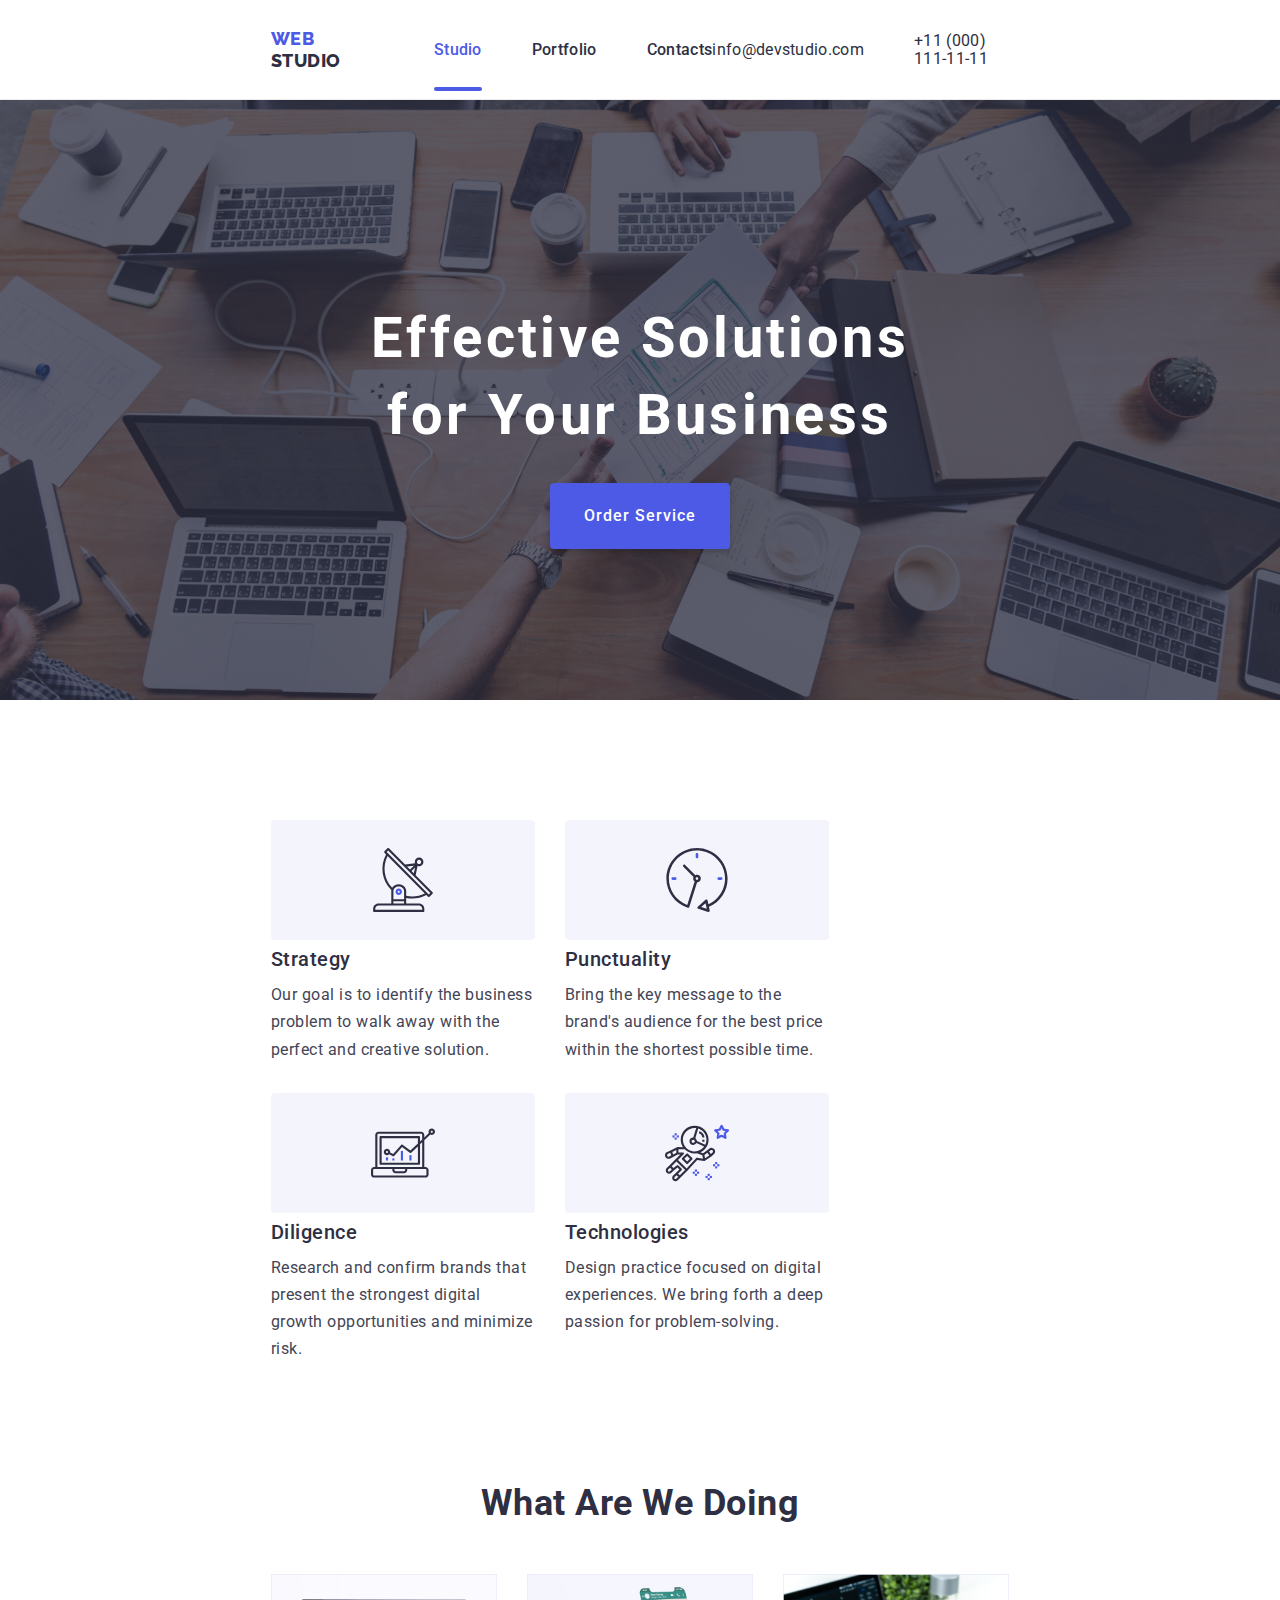
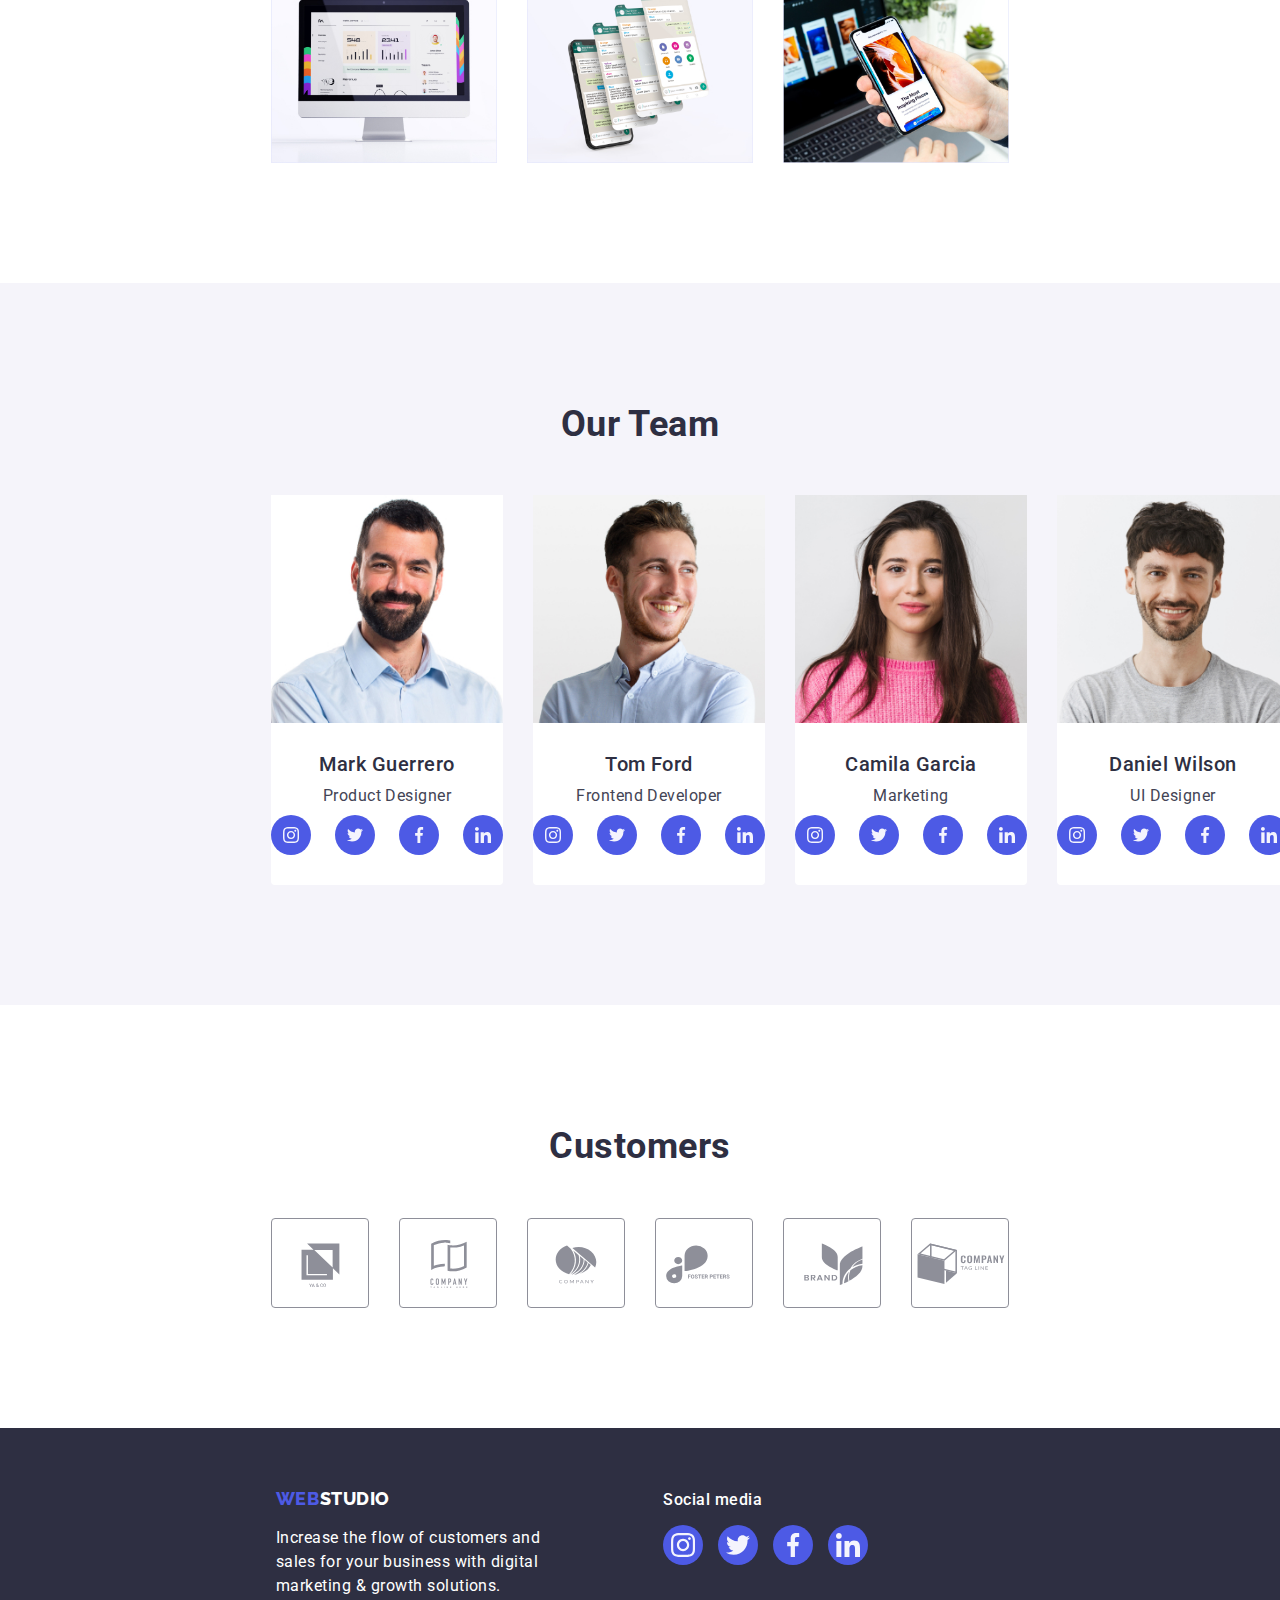
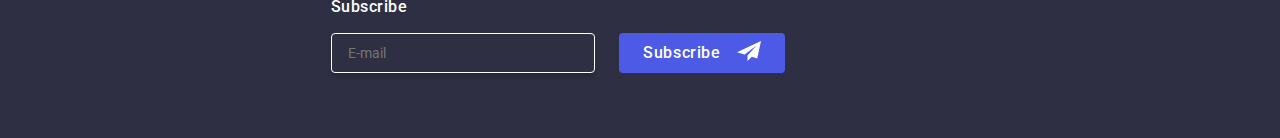
==== index.html @ ea035ee9 "hw7" ====
<!DOCTYPE html>
<html lang="en">
  <head>
    <meta charset="UTF-8" />
    <meta http-equiv="X-UA-Compatible" content="IE=edge" />
    <meta name="viewport" content="width=device-width, initial-scale=1.0" />
    <title>Studio</title>
    <link rel="preconnect" href="https://fonts.googleapis.com" />
    <link rel="preconnect" href="https://fonts.gstatic.com" crossorigin />
    <link
      rel="stylesheet"
      href="https://cdnjs.cloudflare.com/ajax/libs/modern-normalize/1.0.0/modern-normalize.min.css"
    />

    <link rel="icon" href="./images/goit.png" />
    <link rel="stylesheet" href="./css/style.css" />
    <!-- AOS -->
    <link href="https://unpkg.com/aos@2.3.1/dist/aos.css" rel="stylesheet" />

    <!-- Animate.css -->
    <link
      rel="stylesheet"
      href="https://cdnjs.cloudflare.com/ajax/libs/animate.css/4.1.1/animate.min.css"
    />
  </head>
  <body>
    <!-- Header -->
    <header class="page-header">
      <div class="container menu">
        <nav class="navigation">
          <a href="./index.html" class="logo-link">
            <span class="logo">WEB</span>
            <span class="studio">STUDIO</span>
          </a>

          <ul class="nav-menu list">
            <li class="item">
              <a class="page current link" href="./index.html">Studio</a>
            </li>
            <li class="item">
              <a href="./portfolio.html" class="page link">Portfolio</a>
            </li>
            <li class="item">
              <a href="#" class="page link">Contacts</a>
            </li>
          </ul>
        </nav>
        <!-- Address -->
        <ul class="contacts-menu list">
          <li class="item">
            <a href="mailto:info@devstudio.com" class="contact link"
              >info@devstudio.com</a
            >
          </li>
          <li class="item">
            <a href="tel:+110001111111" class="contact link"
              >+11 (000) 111-11-11</a
            >
          </li>
        </ul>
      </div>
    </header>

    <!-- Main Section -->
    <main>
      <section class="hero">
        <div class="container">
          <h1 class="hero-title">
            Effective Solutions <br />
            for Your Business
          </h1>
          <button type="button" class="button primary" data-modal-open>
            Order Service
          </button>
        </div>
      </section>

      <!-- Section 1 -->
      <section class="section">
        <div class="container">
          <ul class="benefits list">
            <!-- antenna -->
            <li class="item">
              <div class="icon">
                <svg class="antenna" width="64" height="64">
                  <use href="./images/icons.svg#antenna1"></use>
                </svg>
              </div>
              <h3 class="title">Strategy</h3>
              <p class="description">
                Our goal is to identify the business
                <br />
                problem to walk away with the
                <br />
                perfect and creative solution.
              </p>
            </li>
            <!-- clock -->
            <li class="item">
              <div class="icon">
                <svg class="clock" width="64" height="64">
                  <use href="./images/icons.svg#clock1"></use>
                </svg>
              </div>
              <h3 class="title">Punctuality</h3>
              <p class="description">
                Bring the key message to the
                <br />
                brand's audience for the best price
                <br />
                within the shortest possible time.
              </p>
            </li>
            <!-- Diagram -->
            <li class="item">
              <div class="icon">
                <svg class="diagram" width="64" height="64">
                  <use href="./images/icons.svg#diagram1"></use>
                </svg>
              </div>
              <h3 class="title">Diligence</h3>
              <p class="description">
                Research and confirm brands that
                <br />
                present the strongest digital growth opportunities and minimize
                risk.
              </p>
            </li>
            <!-- Astronaut -->
            <li class="item">
              <div class="icon">
                <svg class="astronaut" width="64" height="64">
                  <use href="./images/icons.svg#astronaut1"></use>
                </svg>
              </div>
              <h3 class="title">Technologies</h3>
              <p class="description">
                Design practice focused on digital
                <br />
                experiences. We bring forth a deep
                <br />
                passion for problem-solving.
              </p>
            </li>
          </ul>
        </div>
      </section>

      <!-- Section 2 -->
      <section class="section no-top-padding">
        <div class="container">
          <h2 class="section-title">What Are We Doing</h2>
          <ul class="what-we-do list">
            <li class="item">
              <img
                class="image"
                src="./images/img-1.jpg"
                alt="Monitor"
                width="370"
                height="294"
              />
            </li>
            <li class="item">
              <img
                class="image"
                src="./images/img-2.jpg"
                alt="Mobile"
                width="370"
                height="294"
              />
            </li>
            <li class="item">
              <img
                class="image"
                src="./images/img-3.jpg"
                alt="Laptop and Mobile"
                width="370"
                height="294"
              />
            </li>
          </ul>
        </div>
      </section>

      <!-- Section 3 -->
      <section class="section bg-team">
        <div class="container">
          <h2 class="section-title">Our Team</h2>
          <ul class="team list">
            <li class="item">
              <img
                class="image"
                src="./images/Mark.jpg"
                alt="Mark Guerrero"
                width="270"
                height="260"
              />
              <h3 class="name">Mark Guerrero</h3>
              <p class="position">Product Designer</p>
              <ul class="social-team list">
                <!-- Mark Guerrero Instagram -->
                <li class="icon-item">
                  <a
                    class="link"
                    href="https://instagram.com"
                    target="_blank"
                    rel="noopener noreferrer"
                    aria-label="Link to Instagram"
                  >
                    <svg class="icon" width="40" height="40">
                      <use href="./images/icons.svg#icon-instagram"></use>
                    </svg>
                  </a>
                </li>
                <!-- Mark Guerrero Twitter -->
                <li class="icon-item">
                  <a
                    class="link"
                    href="https://twitter.com"
                    target="_blank"
                    rel="noopener noreferrer"
                    aria-label="Link to Twitter"
                  >
                    <svg class="icon" width="40" height="40">
                      <use href="./images/icons.svg#icon-twitter"></use>
                    </svg>
                  </a>
                </li>
                <!-- Mark Guerrero Facebook -->
                <li class="icon-item">
                  <a
                    class="link"
                    href="https://facebook.com"
                    target="_blank"
                    rel="noopener noreferrer"
                    aria-label="Link to Facebook"
                  >
                    <svg class="icon" width="16" height="16">
                      <use href="./images/icons.svg#icon-facebook"></use>
                    </svg>
                  </a>
                </li>
                <!-- Mark Guerrero LinkedIn -->
                <li class="icon-item">
                  <a
                    class="link"
                    href="https://linkedin.com"
                    target="_blank"
                    rel="noopener noreferrer"
                    aria-label="Link to LinkedIn"
                  >
                    <svg class="icon" width="16" height="16">
                      <use href="./images/icons.svg#icon-linkedin"></use>
                    </svg>
                  </a>
                </li>
              </ul>
            </li>

            <li class="item">
              <img
                class="image"
                src="./images/Tom.jpg"
                alt="Tom Ford"
                width="270"
                height="260"
              />
              <h3 class="name">Tom Ford</h3>
              <p class="position">Frontend Developer</p>
              <ul class="social-team list">
                <!-- Tom Ford Instagram -->
                <li class="icon-item">
                  <a
                    class="link"
                    href="https://instagram.com"
                    target="_blank"
                    rel="noopener noreferrer"
                    aria-label="Link to Instagram"
                  >
                    <svg class="icon" width="16" height="16">
                      <use href="./images/icons.svg#icon-instagram"></use>
                    </svg>
                  </a>
                </li>
                <!-- Tom Ford Twitter -->
                <li class="icon-item">
                  <a
                    class="link"
                    href="https://twitter.com"
                    target="_blank"
                    rel="noopener noreferrer"
                    aria-label="Link to Twitter"
                  >
                    <svg class="icon" width="16" height="16">
                      <use href="./images/icons.svg#icon-twitter"></use>
                    </svg>
                  </a>
                </li>
                <!-- Tom Ford Facebook -->
                <li class="icon-item">
                  <a
                    class="link"
                    href="https://facebook.com"
                    target="_blank"
                    rel="noopener noreferrer"
                    aria-label="Link to Facebook"
                  >
                    <svg class="icon" width="16" height="16">
                      <use href="./images/icons.svg#icon-facebook"></use>
                    </svg>
                  </a>
                </li>
                <!-- Tom Ford LinkedIn -->
                <li class="icon-item">
                  <a
                    class="link"
                    href="https://linkedin.com"
                    target="_blank"
                    rel="noopener noreferrer"
                    aria-label="Link to LinkedIn"
                  >
                    <svg class="icon" width="16" height="16">
                      <use href="./images/icons.svg#icon-linkedin"></use>
                    </svg>
                  </a>
                </li>
              </ul>
            </li>

            <li class="item">
              <img
                class="image"
                src="./images/Camila.jpg"
                alt="Camila Garcia"
                width="270"
                height="260"
              />
              <h3 class="name">Camila Garcia</h3>
              <p class="position">Marketing</p>
              <ul class="social-team list">
                <!-- Camila Garcia Instagram -->
                <li class="icon-item">
                  <a
                    class="link"
                    href="https://instagram.com"
                    target="_blank"
                    rel="noopener noreferrer"
                    aria-label="Link to Instagram"
                  >
                    <svg class="icon" width="16" height="16">
                      <use href="./images/icons.svg#icon-instagram"></use>
                    </svg>
                  </a>
                </li>
                <!-- Camila Garcia Twitter -->
                <li class="icon-item">
                  <a
                    class="link"
                    href="https://twitter.com"
                    target="_blank"
                    rel="noopener noreferrer"
                    aria-label="Link to Twitter"
                  >
                    <svg class="icon" width="16" height="16">
                      <use href="./images/icons.svg#icon-twitter"></use>
                    </svg>
                  </a>
                </li>
                <!-- Camila Garcia Facebook -->
                <li class="icon-item">
                  <a
                    class="link"
                    href="https://facebook.com"
                    target="_blank"
                    rel="noopener noreferrer"
                    aria-label="Link to Facebook"
                  >
                    <svg class="icon" width="16" height="16">
                      <use href="./images/icons.svg#icon-facebook"></use>
                    </svg>
                  </a>
                </li>
                <!-- Camila Garcia LinkedIn-->
                <li class="icon-item">
                  <a
                    class="link"
                    href="https://linkedin.com"
                    target="_blank"
                    rel="noopener noreferrer"
                    aria-label="Link to LinkedIn"
                  >
                    <svg class="icon" width="16" height="16">
                      <use href="./images/icons.svg#icon-linkedin"></use>
                    </svg>
                  </a>
                </li>
              </ul>
            </li>

            <li class="item">
              <img
                class="image"
                src="./images/Daniel.jpg"
                alt="Daniel Wilson"
                width="270"
                height="260"
              />
              <h3 class="name">Daniel Wilson</h3>
              <p class="position">UI Designer</p>
              <ul class="social-team list">
                <!-- Daniel Wilson Instagram -->
                <li class="icon-item">
                  <a
                    class="link"
                    href="https://instagram.com"
                    target="_blank"
                    rel="noopener noreferrer"
                    aria-label="Link to Instagram"
                  >
                    <svg class="icon" width="16" height="16">
                      <use href="./images/icons.svg#icon-instagram"></use>
                    </svg>
                  </a>
                </li>
                <!-- Daniel Wilson Twitter -->
                <li class="icon-item">
                  <a
                    class="link"
                    href="https://twitter.com"
                    target="_blank"
                    rel="noopener noreferrer"
                    aria-label="Link to Twitter"
                  >
                    <svg class="icon" width="16" height="16">
                      <use href="./images/icons.svg#icon-twitter"></use>
                    </svg>
                  </a>
                </li>
                <!-- Daniel Wilson Facebook -->
                <li class="icon-item">
                  <a
                    class="link"
                    href="https://facebook.com"
                    target="_blank"
                    rel="noopener noreferrer"
                    aria-label="Link to Facebook"
                  >
                    <svg class="icon" width="16" height="16">
                      <use href="./images/icons.svg#icon-facebook"></use>
                    </svg>
                  </a>
                </li>
                <!-- Daniel Wilson LinkedIn -->
                <li class="icon-item">
                  <a
                    class="link"
                    href="https://linkedin.com"
                    target="_blank"
                    rel="noopener noreferrer"
                    aria-label="Link to LinkedIn"
                  >
                    <svg class="icon" width="16" height="16">
                      <use href="./images/icons.svg#icon-linkedin"></use>
                    </svg>
                  </a>
                </li>
              </ul>
            </li>
          </ul>
        </div>
      </section>
      <!-- Customers -->
      <section class="section">
        <div class="container">
          <h2 class="section-title">Customers</h2>
          <ul class="partners list">
            <!-- Client 1 -->
            <li class="item">
              <a href="" class="link" aria-label="Client 1">
                <svg class="icon" width="104" height="56">
                  <use href="./images/icons.svg#client1"></use>
                </svg>
              </a>
            </li>
            <!-- Client 2 -->
            <li class="item">
              <a href="" class="link" aria-label="Client 2">
                <svg class="icon" width="104" height="56">
                  <use href="./images/icons.svg#client2"></use>
                </svg>
              </a>
            </li>
            <!-- Client 3 -->
            <li class="item">
              <a href="" class="link" aria-label="Client 3">
                <svg class="icon" width="104" height="56">
                  <use href="./images/icons.svg#client3"></use>
                </svg>
              </a>
            </li>
            <!-- Client 4 -->
            <li class="item">
              <a href="" class="link" aria-label="Client 4">
                <svg class="icon" width="104" height="56">
                  <use href="./images/icons.svg#client4"></use>
                </svg>
              </a>
            </li>
            <!-- Client 5 -->
            <li class="item">
              <a href="" class="link" aria-label="Client 5">
                <svg class="icon" width="104" height="56">
                  <use href="./images/icons.svg#client5"></use>
                </svg>
              </a>
            </li>
            <!-- Client 6 -->
            <li class="item">
              <a href="" class="link" aria-label="Client 6">
                <svg class="icon" width="104" height="56">
                  <use href="./images/icons.svg#client6"></use>
                </svg>
              </a>
            </li>
          </ul>
        </div>
      </section>
    </main>

    <!-- Footer -->
    <footer class="page-footer">
      <div class="container">
        <!-- Main Footer -->
        <div class="footer">
          <!-- Footer Section 1 -->
          <div class="footer-address">
            <a href="./index.html" class="logo-link">
              <span class="logo">WEB</span>
              <span class="studio2">STUDIO</span>
            </a>
            <p class="footer-description">
              Increase the flow of customers and <br />sales for your business
              with digital <br />marketing & growth solutions.
            </p>
          </div>

          <!-- Footer Section 2 -->
          <div class="footer-block">
            <b class="footer-heading">Social media</b>
            <ul class="social-footer list">
              <!-- Footer - Instagram -->
              <li class="icon-item">
                <a
                  class="link"
                  href="https://instagram.com"
                  target="_blank"
                  rel="noopener noreferrer"
                  aria-label="Link to Instagram"
                >
                  <svg class="icon" width="16" height="16">
                    <use href="./images/icons.svg#icon-instagram"></use>
                  </svg>
                </a>
              </li>
              <!-- Footer - Twitter -->
              <li class="icon-item">
                <a
                  class="link"
                  href="https://twitter.com"
                  target="_blank"
                  rel="noopener noreferrer"
                  aria-label="Link to Twitter"
                >
                  <svg class="icon" width="16" height="16">
                    <use href="./images/icons.svg#icon-twitter"></use>
                  </svg>
                </a>
              </li>
              <!-- Footer - Facebook -->
              <li class="icon-item">
                <a
                  class="link"
                  href="https://facebook.com"
                  target="_blank"
                  rel="noopener noreferrer"
                  aria-label="Link to Facebook"
                >
                  <svg class="icon" width="16" height="16">
                    <use href="./images/icons.svg#icon-facebook"></use>
                  </svg>
                </a>
              </li>
              <!-- Footer - LinkedIn -->
              <li class="icon-item">
                <a
                  class="social-link link"
                  href="https://linkedin.com"
                  target="_blank"
                  rel="noopener noreferrer"
                  aria-label="Link to LinkedIn"
                >
                  <svg class="icon" width="16" height="16">
                    <use href="./images/icons.svg#icon-linkedin"></use>
                  </svg>
                </a>
              </li>
            </ul>
          </div>

          <div class="footer-container footer-form">
              <form name="subscribe-form" autocomplete="on" method>
                  <label class="footer-form-label">
                      Subscribe
                      <input type="email" name="email" placeholder="E-mail" class="footer-form-input" required>                      
                  </label>     
                  <button type="submit" class="footer-form-button">
                    Subscribe
                        <svg class="svg-subscribe">
                            <use href="./images/icons.svg#icon-submit"></use>
                        </svg>
                  </button>
              </form>
          </div>  
        </div>
      </div>
    </footer>

    <!-- MODAL -->
    <div class="backdrop is-hidden" data-modal>
      <div class="modal">
        <button type="button" class="modal-close" data-modal-close>
          <svg class="modal-close-icon" width="8" height="8">
            <use href="./images/icons.svg#icon-close"></use>
          </svg>
        </button>
        <p class="modal-title">Leave your contacts and we will call you back</p>        
        <form name="modal-form">
          <!-- Input type Name -->
          <label class="form-field">
            <span class="form-label">Name</span>
            <input class="form-input" type="text" name="user-name" required />
            <svg class="form-icon" width="18" height="18">
              <use href="./images/icons.svg#icon-name">
              </use>
            </svg>
          </label>
        <!-- Input type Phone -->          
          <label class="form-field">
            <span class="form-label">Phone</span>
            <input class="form-input" type="tel" name="user-phone" required />
            <svg class="form-icon" width="18" height="18">
              <use href="./images/icons.svg#icon-phone">
              </use>
            </svg>
          </label>
          <!-- Input type Email -->          
          <label class="form-field">
            <span class="form-label">Email</span>
            <input class="form-input" type="email" name="user-phone" required />
            <svg class="form-icon" width="18" height="18">
              <use href="./images/icons.svg#icon-email">
              </use>
            </svg>
          </label>
          <!-- Textarea -->          
          <label class="form-field">
            <span class="form-label">Comment</span>
            <textarea class="form-textarea" name="user-feedback" placeholder="Text input" rows="8" required></textarea>
          </label>         
          <!-- Checkbox -->          
          <label class="form-agreement">            
            <input
              class="form-checkbox visually-hidden"
              type="checkbox"
              name="user-terms"
              checked
            />
            <svg class="form-checkbox-icon" width="16" height="16">
              <use href="./images/icons.svg#icon-checkbox"></use>
            </svg>
            <span>
              I accept the terms and conditions of the <a class="form-terms" href="">Privacy Policy</a>
            </span>
          </label>                   
          <!-- Button -->          
          <div class="form-button-container">            
            <button type="submit" class="button button-center">Send</button>
          </div>                   

          </form>
        </form>

      </div>
    </div>

    <!-- MODAL SCRIPT -->
    <script src="./js/modal.js"></script>
  </body>
</html>
---- css/style.css ----
@import url("https://fonts.googleapis.com/css2?family=Raleway:wght@700&family=Roboto:wght@400;500;800;900&display=swap");

:root {
  --primary-text-color: #434455;
  --accent-color: #4d5ae5;
  --primary-white-color: #ffffff;
  --primary-black-color: #2e2f42;
  --logo-black: #000000;
  --text-white-opacity: rgba(255, 255, 255, 0.6);
  --button-primary-hover: #404bbf;
  --button-filter: #f5f4fa;
  --background-black: #2f303a;
  --background-grey: #f5f4fa;
  --cloud: #f4f4fd;
  --cornflower: #e7e9fc;
  --ocean: #404bbf;
  --lightslate: #8e8f99;
}

body {
  font-family: "Roboto", sans-serif;
  font-size: 16px;
  background-color: var(--primary-white-color);
  color: var(--primary-text-color);
  letter-spacing: 0.03em;
}

h1,
h2,
h3,
h4,
h5,
h6,
p {
  margin: 0;
}

html {
  box-sizing: border-box;
}

*,
*::before,
*::after {
  box-sizing: inherit;
}

img {
  display: block;
  max-width: 100%;
  height: auto;
}

.link {
  text-decoration: none;
  color: inherit;
}

.section {
  padding-top: 120px;
  padding-bottom: 120px;
}

/* Checked */
.section.no-top-padding {
  padding-top: 0;
}

/* Checked */
.container {
  width: 428px;
  padding-left: 15px;
  padding-right: 15px;
  margin-left: auto;
  margin-right: auto;

  @media screen and (min-width: 768px);
  width: 768px;
}

/* Checked */
.list {
  list-style-type: none; /* remove default bullet style */
  padding: 0;
  margin: 0;
}

/* Checked */
.menu,
.navigation,
.nav-menu,
.contacts-menu {
  display: flex;
  align-items: center;
}

/* header and navigation */
/* Checked */
.logo-link {
  text-decoration: none;
  font-family: "Raleway", sans-serif;
  font-size: 0;
  line-height: 1.2;
}

.logo-link > span {
  font-size: 18px;
}

/* Checked */
.logo {
  color: #4d5ae5;
  font-weight: 800;
  font-family: "Raleway", sans-serif;
  line-height: 1.2;
}

/* Checked */
.logo.footer {
  margin-bottom: 20px;
}

/* header styling */
/* Checked */
.studio {
  color: #2e2f42;
  font-weight: 800;
  text-indent: 30px;
}

/* footer styling */
/* Checked */
.studio2 {
  color: var(--primary-white-color);
  font-weight: 800;
  font-size: 18px;
}

/* Navigation Menu Positioning */
/* Checked */
.nav-menu {
  margin-left: 93px;

  transition: color 250ms cubic-bezier(0.4, 0, 0.2, 1);
}

.nav-menu .page:hover,
.nav-menu .page:focus,
.nav-menu .page.current,
.contacts-menu .contact:hover,
.contacts-menu .contact:focus {
  color: var(--accent-color);
}

/* Underline */
.page {
  position: relative;
  color: var(--accent-color);
}

.page.current::after {
  content: "";
  position: absolute;
  left: 0;
  bottom: -1px;
  width: 100%;
  height: 1px;
  border-radius: 2px;
  border: 2px solid var(--accent-color);
  background-color: var(--accent-color);
}

.page::after {
  content: "";
  border-radius: 2px;
  height: 4px;
  width: 0;
  position: absolute;
  left: 0;
  bottom: -1px;
  transition: width 250ms ease-in-out, background-color 250ms ease-in-out;
}

.page:hover::after,
.page:focus::after {
  border: 2px solid var(--ocean);
  background-color: var(--ocean);
  width: 100%;
}

/* Checked */
.page-header {
  border-bottom: 1px solid #ececec;
}

/* Checked */
.page-footer {
  padding-top: 60px;
  padding-bottom: 60px;
  padding-left: 60px;
  margin: 0 auto;
  background-color: var(--primary-black-color);
}

/* Contacts Menu Positioning */
.contacts-menu {
  margin-left: auto;
}

/* Checked */
.hero {
  padding-top: 200px;
  padding-bottom: 200px;
  height: 600px;
  margin: 0 auto;
  text-align: center;
  background-image: linear-gradient(
      rgba(46, 47, 66, 0.78),
      rgba(46, 47, 66, 0.78)
    ),
    url(../images/people-office1.jpg);
  background-repeat: no-repeat;
  background-size: cover;
  background-position: center;
}

/* Checked */
.nav-menu .item:not(:last-child),
.contacts-menu .item:not(:last-child) {
  margin-right: 50px;
}

/* Checked */
.nav-menu .page,
.contacts-menu .contact {
  display: block;
  padding-top: 32px;
  padding-bottom: 31px;
  color: var(--primary-black-color);
  font-weight: 500;
  font-size: 16px;
  line-height: 1.14;
  letter-spacing: 0.02em;
  transition: color 250ms cubic-bezier(0.4, 0, 0.2, 1);
}

/* Checked */
.contacts-menu .contact {
  color: var(--primary-black-color);
  font-weight: 400;
}

/* Styling for H1 */
/* Checked */
.hero-title {
  color: var(--primary-white-color);
  font-size: 56px;
  font-weight: 700;
  line-height: 1.36;
  text-align: center;
  letter-spacing: 0.06em;
  margin-bottom: 30px;
}

/* button styling and positioning index.html */
/* Checked */
.button {
  cursor: pointer;
  border-color: transparent;
  font-family: inherit; /* to inherit the font */
  letter-spacing: 0.03em;
  border-radius: 4px;
}

/* Chedked */
.button.primary,
.button {
  background-color: var(--accent-color);
  color: var(--primary-white-color);
  font-weight: 500;
  font-size: 16px;
  line-height: 1.87;
  letter-spacing: 0.06em;
  padding: 16px 32px; /*padding: 10px 32px;  */
  box-shadow: 0px 4px 4px rgba(0, 0, 0, 0.15);

  transition: background-color 250ms cubic-bezier(0.4, 0, 0.2, 1);
}

/* button pseudoclass */
/* Checked */
.button.primary:hover,
.button.primary:focus {
  background-color: var(--button-primary-hover);
}

/* button styling portfolio.html */
/* Checked */
.filters {
  display: flex;
  justify-content: center;
  margin-bottom: 50px;
}

/* Checked */
.filters .space + .space {
  margin-left: 8px;
}

/* Checked */
.button.filter {
  background-color: var(--button-filter);
  color: var(--accent-color);
  font-weight: 500;
  font-size: 16px;
  line-height: 1.62;
  padding: 6px 22px;

  transition: background-color 250ms cubic-bezier(0.4, 0, 0.2, 1),
    color 250ms cubic-bezier(0.4, 0, 0.2, 1),
    box-shadow 250ms cubic-bezier(0.4, 0, 0.2, 1);
}

/* Checked */
.button.filter:hover,
.button.filter:focus,
.button.filter.current {
  background-color: var(--button-primary-hover);
  color: var(--button-filter);
  box-shadow: 0px 3px 1px rgba(0, 0, 0, 0.1), 0px 1px 2px rgba(0, 0, 0, 0.08),
    0px 2px 2px rgba(0, 0, 0, 0.12);
}

/* list styling index.html */
/* Checked */
.benefits .title {
  color: var(--primary-black-color);
  font-weight: 500;
  font-size: 20px;
  line-height: 1.14;
  margin-bottom: 10px;
}

/* Checked */
.benefits .description {
  line-height: 1.7;
  font-weight: 400;
  font-size: 16px;
}

/* list and icon positioning index.html */
/* Checked */
.benefits {
  display: flex;
  flex-wrap: wrap;
  margin-left: -30px;
  margin-top: -30px;
}

.benefits .item {
  flex-basis: calc(100% / 4 - 30px);
  margin-left: 30px;
  margin-top: 30px;
}

.benefits .icon {
  margin-bottom: 8px;
  border-radius: 4px;
  width: 264px;
  height: 120px;
  display: flex;
  justify-content: center;
  align-items: center;
  background-color: var(--cloud);
}

/* H2 styling portfolio.html */
/* Checked */
.section-title {
  color: var(--navyblue, #2e2f42);
  text-align: center;
  font-size: 36px;
  font-weight: 700;
  line-height: 1.17;
  margin-bottom: 50px;
}

/* image positioning index.html */
/* Checked */
.what-we-do {
  display: flex;
  flex-wrap: wrap;
  margin-left: -30px;
  margin-top: -30px;
}

/* Checked */
.what-we-do .item {
  flex-basis: calc(100% / 3 - 30px);
  margin-left: 30px;
  margin-top: 30px;
}

/* Our Team styling portfolio.html */
/* Checked */
.bg-team {
  background-color: var(--background-grey);
}
.project-card
/* Checked */
.team .name,
.team .position {
  font-size: 16px;
  font-weight: 400;
  line-height: 1.19;
  text-align: center;
}

/* Checked */
.substrate {
  background-color: var(--primary-white-color);
  padding: 20px 24px;
  border: 1px solid #eeeeee;
  border-top: 0;

  transition: box-shadow 250ms cubic-bezier(0.4, 0, 0.2, 1);
}

/*.substrate:hover,
.substrate:focus {
  box-shadow: 0px 1px 1px rgba(0, 0, 0, 0.12), 0px 4px 4px rgba(0, 0, 0, 0.06),
    1px 4px 6px rgba(0, 0, 0, 0.16);
}
*/

/* Checked */
.team .name {
  color: var(--primary-black-color);
  font-weight: 500;
  font-size: 20px;
  margin-top: 30px;
  margin-bottom: 10px;
  text-align: center;
}

.team .item {
  margin-left: 30px;
  margin-top: 30px;
  flex-basis: calc(100% / 4 - 30px);
  padding-bottom: 30px;
  background-color: var(--primary-white-color);
  border-radius: 0px 0px 4px 4px;
  box-shadow: 0px 1px 3px rgba(0, 0, 0, 0.12), 0px, 1px, 1px rgba(0, 0, 0, 0.14),
    0px, 2px, 1px rgba(0, 0, 0, 0.12);
}

/* Our Team Images positioning*/
/* Checked */
.team {
  margin-left: -30px;
  margin-top: -30px;
  display: flex;
}

.social-team .icon {
  width: 16px;
  height: 16px;
  fill: currentColor;
}

.social-team {
  display: flex;
  justify-content: center;
  padding-top: 10px;
  gap: 24px;
}

.social-team .link {
  display: flex;
  width: 100%;
  height: 100%;
  align-items: center;
  justify-content: center;
  border-radius: 50%;
  color: var(--cloud);
  transition: background-color 250ms cubic-bezier(0.4, 0, 0.2, 1);
  background-color: var(--accent-color);
}

.social-footer {
  padding-top: 16px;
  display: flex;
  justify-content: flex-start;
  gap: 15px;
}

.social-footer .link {
  display: flex;
  width: 100%;
  height: 100%;
  align-items: center;
  justify-content: center;
  border-radius: 50%;
  color: var(--cloud);
  background-color: var(--accent-color);
  transition: background-color 250ms cubic-bezier(0.4, 0, 0.2, 1);
}

.social-footer .icon {
  width: 24px;
  height: 24px;
  fill: currentColor;
}

.icon-item {
  transition: background-color 250ms cubic-bezier(0.4, 0, 0.2, 1);
}

.icon-item .link:hover,
.icon-item .link:focus {
  background-color: #31d0aa;
}

.item .icon {
  transition: color 250ms cubic-bezier(0.4, 0, 0.2, 1);
}

/* .item .icon:hover,
.item .icon:focus {
  color: var(--button-primary-hover);
}*/

.footer {
  display: flex;
  flex-wrap: wrap;
  margin-top: -12px;
  margin-left: -50px;
  align-items: baseline;
}

.footer-address {
  margin-top: 12px;
  margin-left: 25px;
}

/* Checked */
.footer-description {
  color: var(--primary-white-color);
  font-weight: 400;
  font-size: 16px;
  line-height: 1.5;
  padding-top: 17px;
}

.footer-heading {
  font-size: 16px;
  font-family: inherit;
  font-weight: 500;
  color: var(--primary-white-color);
}

/* Images positioning - portfolio.html */
/* Checked */
.projects {
  display: flex;
  flex-wrap: wrap;
  margin-left: -30px;
  margin-top: -30px;
}

/* Checked */
.project-card {
  flex-basis: calc(100% / 3 - 30px);
  margin-left: 30px;
  margin-top: 30px;
  transition: box-shadow 250ms ease-in-out;
}

.project-card:hover {
  box-shadow: 0px 2px 1px 0px rgba(46, 47, 66, 0.08),
    0px 1px 1px 0px rgba(46, 47, 66, 0.16),
    0px 1px 6px 0px rgba(46, 47, 66, 0.08);
}

/* Checked */
.project .name {
  margin-bottom: 4px;
  color: var(--primary-black-color);
  font-weight: 500;
  font-size: 18px;
  line-height: 2;
  letter-spacing: 0.06em;
}

/* Checked */
.project .type {
  color: var(--primary-text-color);
  font-weight: 400;
  font-size: 16px;
  line-height: 1.87;
}

.partners {
  display: flex;
  gap: 30px;
}

.partners .item {
  width: calc((100% - 150px) / 6);
  height: 90px;
}

.partners .link {
  display: flex;
  width: 100%;
  height: 100%;
  border: 1px solid #8e8f99;
  border-radius: 4px;
  justify-content: center;
  align-items: center;
  color: #8e8f99;

  transition: border 250ms cubic-bezier(0.4, 0, 0.2, 1),
    color 250ms cubic-bezier(0.4, 0, 0.2, 1);
}

.partners .link:hover,
.partners .link:focus {
  border-radius: 4px;
  color: var(--button-primary-hover);
  border: 1px solid var(--button-primary-hover);
}

.partners .icon {
  fill: currentColor;
}

.icon-item {
  width: 40px;
  height: 40px;
}

.footer-block {
  margin-top: 12px;
  margin-left: 123px;
}

/* Overlay */
.cover-wrap {
  position: relative;
  overflow: hidden;
}

.cover-text {
  position: absolute;
  top: 0;
  height: 100%;
  width: 100%;
  padding: 40px;
  font-size: 16px;
  font-weight: 400;
  line-height: 24px;
  letter-spacing: 0.32px;
  color: var(--cloud);
  background-color: var(--accent-color);

  transform: translateY(101%);
  transition: transform 250ms cubic-bezier(0.4, 0, 0.2, 1);
}

.project-card:hover .cover-text {
  transform: translateY(0);
}

/* MODAL  WINDOW*/
.backdrop {
  position: fixed;
  top: 0;
  left: 0;
  width: 100%;
  height: 100%;
  background-color: rgba(0, 0, 0, 0.2);
  opacity: 1;
  transition: opacity 250ms cubic-bezier(0.4, 0, 0.2, 1);
}

.modal {
  /* this is for modal-title */
  /* padding: 40px; */
  padding: 72px 24px 24px 24px;
  position: absolute;
  top: 50%;
  left: 50%;
  border-radius: 4px;
  min-width: 408px;
  min-height: 584px;
  background-color: var(--primary-white-color);

  transform: translate(-50%, -50%) scale(1);
  transition: transform 250ms cubic-bezier(0.4, 0, 0.2, 1);
}

.modal-title {
  color: var(--primary-black-color);
  text-align: center;
  font-weight: 500;
  margin-bottom: 34px;
}

.backdrop.is-hidden .modal {
  transform: translate(-50%, -50%) scale(0);
}

.modal-close {
  position: absolute;
  top: 24px;
  right: 24px;
  padding: 0;
  display: flex;
  justify-content: center;
  align-items: center;
  width: 24px;
  height: 24px;

  background-color: var(--cornflower);
  color: var(--primary-black-color);
  border: 1px solid rgba(0, 0, 0, 0.1);
  border-radius: 15px;
  cursor: pointer;

  transition: color 250ms cubic-bezier(0.4, 0, 0.2, 1),
    background-color 250ms cubic-bezier(0.4, 0, 0.2, 1);
}

.modal-close-icon {
  fill: currentColor;
}

.modal-close:hover,
.modal-close:focus {
  color: var(--primary-white-color);
  background-color: var(--ocean);
}

.is-hidden {
  visibility: none;
  opacity: 0;
  pointer-events: none;
}

/* Modal Form */
.form-field {
  display: block;
  position: relative;
}

.form-label {
  position: absolute;
  top: -16px;
  font-size: 12px;
  line-height: 0.87px;
  letter-spacing: 0.01em;
  font-weight: 400;
  color: var(--lightslate);
}

.form-input,
.form-textarea {
  display: block;
  width: 100%;
  font-size: 14px;
  margin-bottom: 29px;
  padding: 11px 16px 11px 38px;
  border: 1px solid rgba(33, 33, 33, 0.2);
  border-radius: 4px;

  line-height: 0.87px;
  letter-spacing: 0.01em;
  color: var(--primary-black-color);
  transition: border-color 250ms cubic-bezier(0.4, 0, 0.2, 1);
}

.form-input:hover,
.form-input:focus,
.form-textarea:hover,
.form-textarea:focus {
  outline: none;
  border-color: var(--ocean);
}

.form-textarea {
  padding-left: 16px;
  resize: none;
  height: 120px;
}

.form-textarea::placeholder {
  color: rgba(117, 117, 117, 0.5);
}

/* .form-button-container { 
  display: flex;
  align-items: center;
  justify-content: center;
  width: 100%;
}
*/
.button-center {
  display: block;
  margin: 0 auto;
  margin-top: 20px;
  width: 50%;
  align-items: center;
  justify-content: center;
}

/* SVG icon inside modal */
.form-icon {
  position: absolute;
  top: 50%;
  left: 12px;
  transform: translateY(-50%);
  fill: var(--logo-black);
  transition: fill 250ms cubic-bezier(0.4, 0, 0.2, 1);
}

.form-input:hover + .form-icon,
.form-input:focus + .form-icon {
  fill: var(--accent-color);
}

/* Checkbox inside modal */
.form-agreement {
  display: flex;
  align-items: center;
  margin-bottom: 34px;
  font-size: 12px;
  color: var(--lightslate);
}

.visually-hidden {
  position: absolute;
  width: 1px;
  height: 1px;
  margin: -1px;
  border: 0;
  padding: 0;
  white-space: nowrap;
  clip-path: inset(100%);
  clip: rect(0 0 0 0);
  overflow: hidden;
}

.form-checkbox-icon {
  fill: none;
  border: 1px solid var(--lightslate);
  border-radius: 2px;
  margin-right: 7px;
  transition: border-color 250ms cubic-bezier(0.4, 0, 0.2, 1),
    background-color 250ms cubic-bezier(0.4, 0, 0.2, 1),
    fill 250ms cubic-bezier(0.4, 0, 0.2, 1);
}

.form-checkbox:checked + .form-checkbox-icon {
  background-color: var(--accent-color);
  border-color: var(--accent-color);
  fill: var(--primary-white-color);
}

.form-terms {
  color: var(--accent-color);
}

.footer-container form {
  display: flex;
  align-items: flex-end;
}

.footer-form {
  width: 453px;
  height: 80px;
  flex-shrink: 0;
  margin-left: 80px;
}

.footer-form-button {
  height: 40px;
  display: inline-flex;
  padding: 8px 24px;
  justify-content: center;
  align-items: center;
  gap: 16px;
  margin-left: 24px;
  border: none;
  font-weight: 500;
  line-height: 24px;
  letter-spacing: 0.64px;
  border-radius: 4px;
  color: var(--primary-white-color);
  background: var(--accent-color);
  cursor: pointer;
  transition-property: background-color, color;
  transition-duration: 250ms;
  transition-timing-function: cubic-bezier(0.4, 0, 0.2, 1);
}

.footer-form-button:hover {
  background-color: var(--ocean);
}

.svg-subscribe {
  width: 24px;
  height: 24px;

  fill: var(--primary-white-color);
}

.footer-form-label {
  display: block;
  color: var(--primary-white-color);
  font-weight: 500;
}

.footer-form-input {
  color: var(--primary-white-color);
  width: 264px;
  outline: none;
  height: 40px;
  padding: 8px 16px;
  display: flex;
  margin-top: 16px;
  font-size: 14px;
  background: var(--primary-black-color);
  border-radius: 4px;
  border: 1px solid var(--primary-white-color);
  box-shadow: 0px 4px 4px 0px rgba(0, 0, 0, 0.15);
}
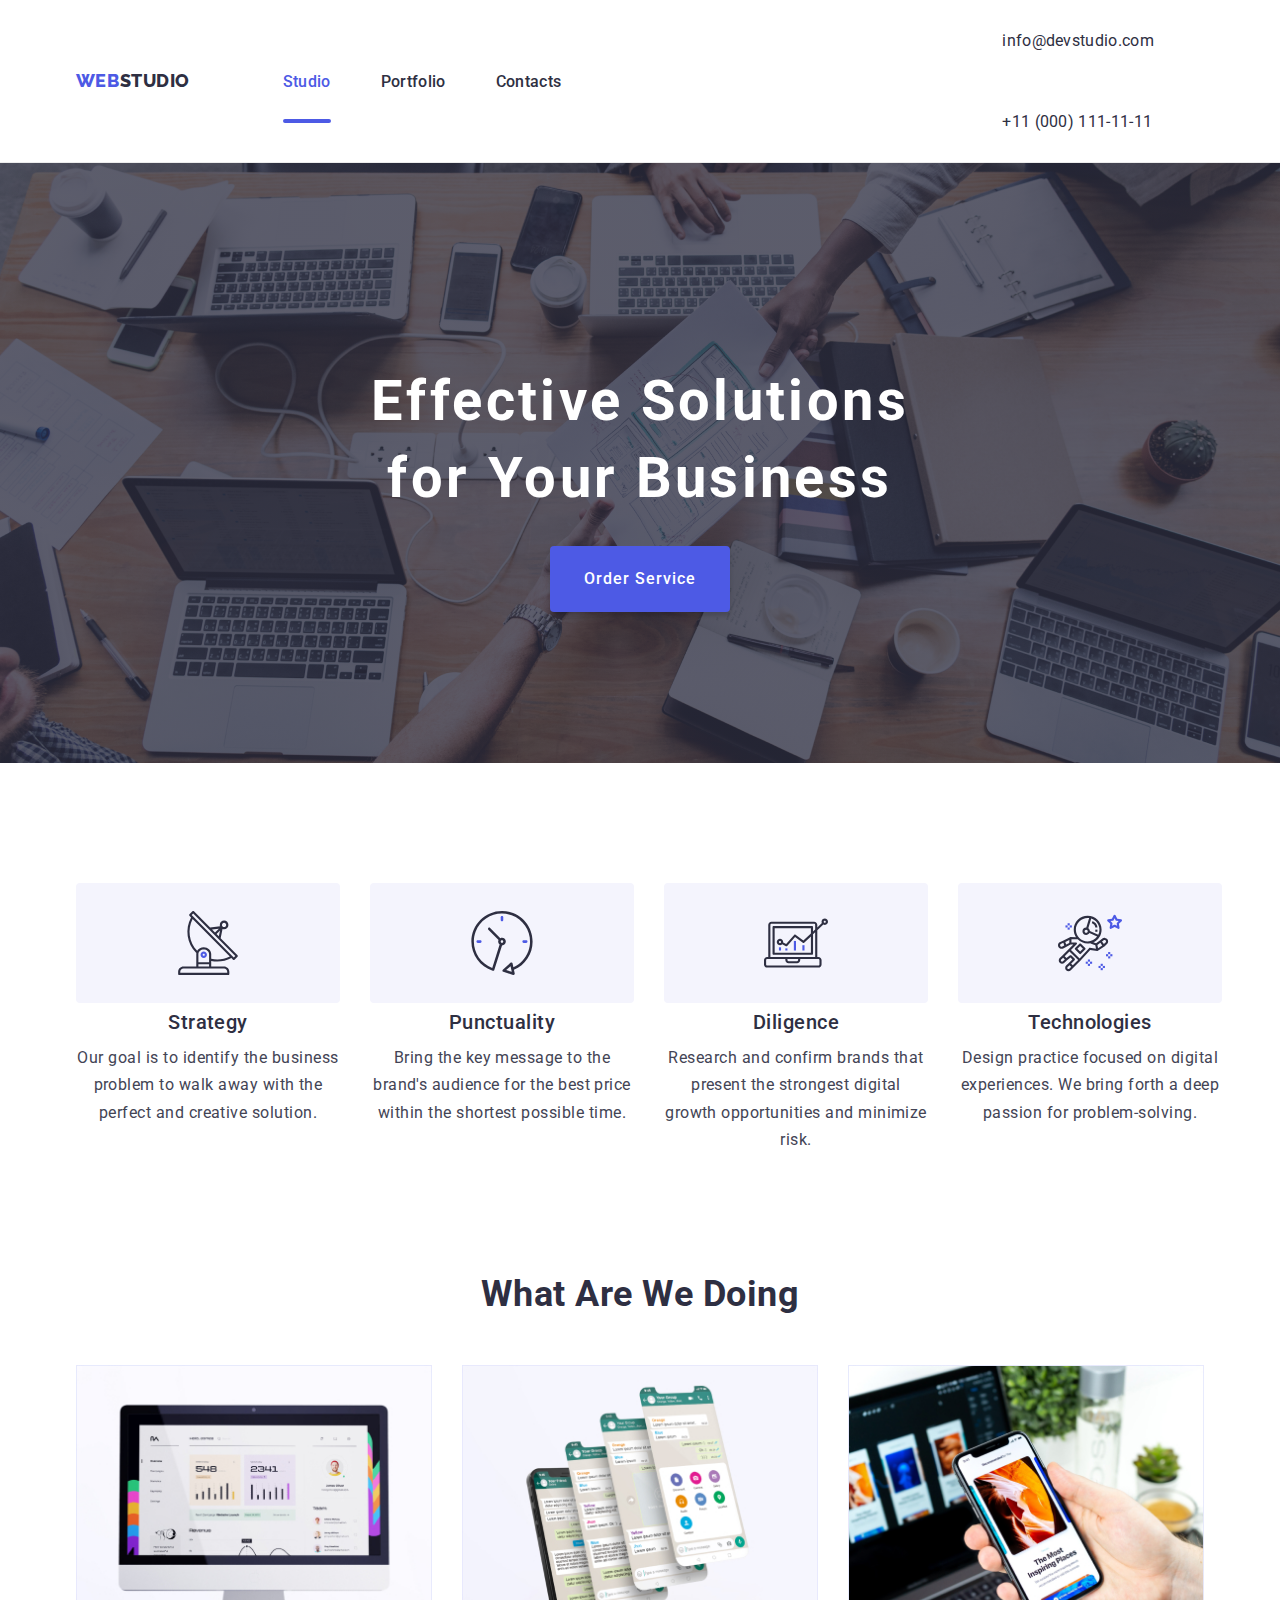
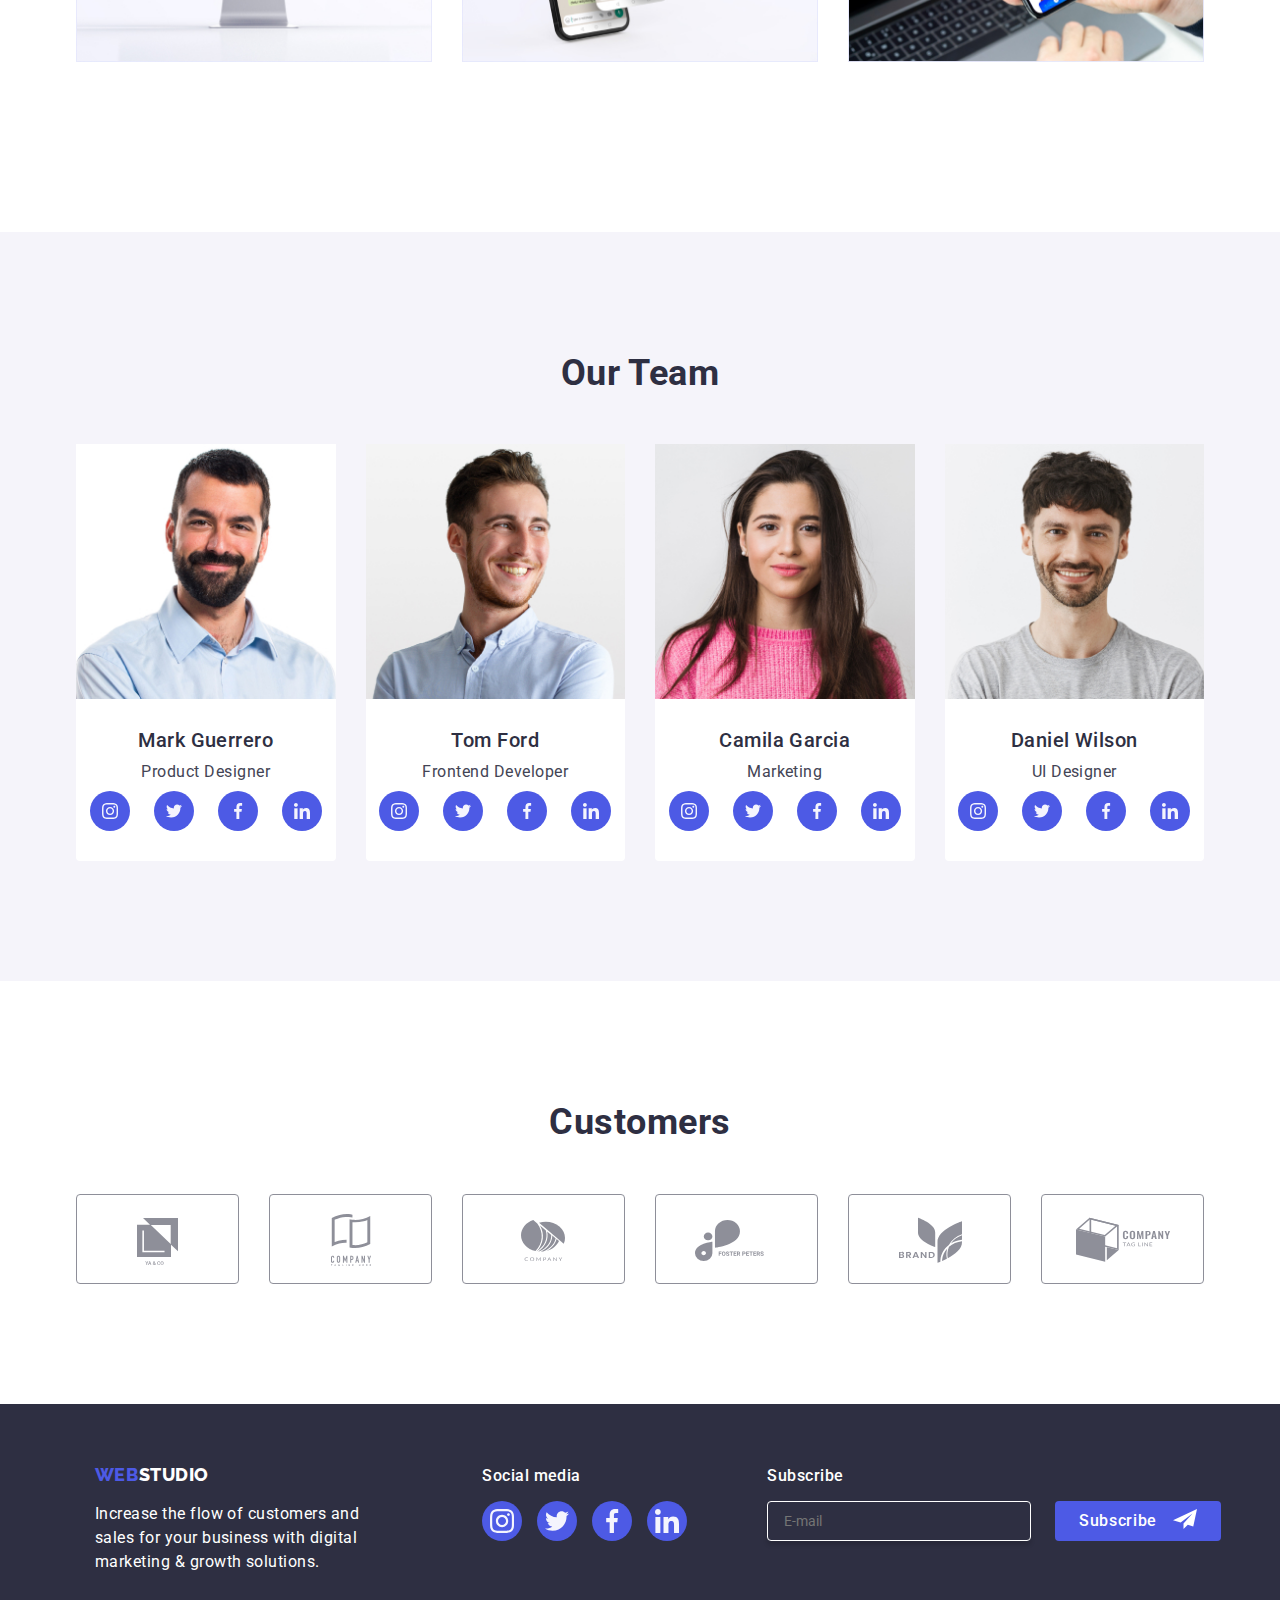
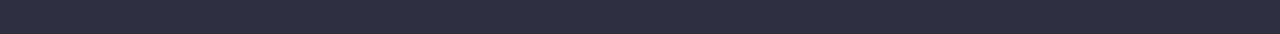
==== commit e6a9e76a: "hw7" ====
--- a/index.html
+++ b/index.html
@@ -58,6 +58,28 @@
             >
           </li>
         </ul>
+
+        <!-- Hamburger Menu Open -->
+        <button
+          class="menu-toggle js-open-menu"
+          aria-expanded="false"
+          aria-controls="mobile-menu"
+        >
+          <svg class="menu-icon" width="32" height="32">
+            <use href="./images/icons.svg#icon-hamburger-open"></use>
+          </svg>
+        </button>
+
+        <!-- Hamburger Menu Close Icon and Navigations-->
+        <div class="menu-container js-menu-container" id="mobile-menu">
+          
+          <!-- Hamburger Menu Close Icon-->
+          <button class="menu-toggle js-close-menu">
+            <svg width="32" height="32">
+              <use href="./images/icons.svg#icon-hamburger-close"></use>
+            </svg>
+          </button>
+        </div>
       </div>
     </header>
 
@@ -149,7 +171,7 @@
       <!-- Section 2 -->
       <section class="section no-top-padding">
         <div class="container">
-          <h2 class="section-title">What Are We Doing</h2>
+          <h2 class="section-title section-title1">What Are We Doing</h2>
           <ul class="what-we-do list">
             <li class="item">
               <img
@@ -189,8 +211,9 @@
           <ul class="team list">
             <li class="item">
               <img
+              srcset="./images/Mark.jpg 1x, ../images/Mark@2x.jpg 2x "
+                src="./images/Mark.jpg"
                 class="image"
-                src="./images/Mark.jpg"
                 alt="Mark Guerrero"
                 width="270"
                 height="260"
@@ -259,8 +282,9 @@
 
             <li class="item">
               <img
+                srcset="./images/Tom.jpg 1x, ./images/Tom@2x.jpg 2x"
+                src="./images/Tom.jpg"
                 class="image"
-                src="./images/Tom.jpg"
                 alt="Tom Ford"
                 width="270"
                 height="260"
@@ -329,8 +353,9 @@
 
             <li class="item">
               <img
+                srcset="./images/Camila.jpg 1x, ./images/Camila@2x.jpg 2x"
+                src="./images/Camila.jpg"
                 class="image"
-                src="./images/Camila.jpg"
                 alt="Camila Garcia"
                 width="270"
                 height="260"
@@ -399,8 +424,9 @@
 
             <li class="item">
               <img
+                srcset="./images/Daniel.jpg 1x, ./images/Daniel@2x.jpg 2x"
+                src="./images/Daniel.jpg"
                 class="image"
-                src="./images/Daniel.jpg"
                 alt="Daniel Wilson"
                 width="270"
                 height="260"
@@ -695,5 +721,8 @@
 
     <!-- MODAL SCRIPT -->
     <script src="./js/modal.js"></script>
+
+    <!-- HAMBURGER MENU SCRIPT -->
+    <script src="js/mobile-menu.js"></script>
   </body>
 </html>
--- a/css/style.css
+++ b/css/style.css
@@ -47,6 +47,7 @@
 
 img {
   display: block;
+  width: 100%;
   max-width: 100%;
   height: auto;
 }
@@ -57,8 +58,13 @@
 }
 
 .section {
-  padding-top: 120px;
-  padding-bottom: 120px;
+  padding-top: 96px;
+  padding-bottom: 96px;
+
+  @media screen and (min-width: 1158px) {
+    padding-top: 120px;
+    padding-bottom: 120px;
+  }
 }
 
 /* Checked */
@@ -74,8 +80,20 @@
   margin-left: auto;
   margin-right: auto;
 
-  @media screen and (min-width: 768px);
-  width: 768px;
+  /* phone size */
+  @media screen and (min-width: 428px) {
+    width: 428px;
+  }
+
+  /* tablet size */
+  @media screen and (min-width: 768px) {
+    width: 768px;
+  }
+
+  /* desktop size */
+  @media screen and (min-width: 1158px) {
+    width: 1158px;
+  }
 }
 
 /* Checked */
@@ -90,8 +108,12 @@
 .navigation,
 .nav-menu,
 .contacts-menu {
-  display: flex;
-  align-items: center;
+  display: none;
+
+  @media screen and (min-width: 768px) {
+    display: flex;
+    align-items: center;
+  }
 }
 
 /* header and navigation */
@@ -204,26 +226,109 @@
 
 /* Contacts Menu Positioning */
 .contacts-menu {
-  margin-left: auto;
+  display: none;
+
+  @media screen and (min-width: 768px) {
+    display: block;
+    margin-left: auto;
+  }
 }
 
 /* Checked */
 .hero {
+  /* flex-grow: 1; */
   padding-top: 200px;
   padding-bottom: 200px;
-  height: 600px;
-  margin: 0 auto;
-  text-align: center;
-  background-image: linear-gradient(
-      rgba(46, 47, 66, 0.78),
-      rgba(46, 47, 66, 0.78)
-    ),
-    url(../images/people-office1.jpg);
   background-repeat: no-repeat;
   background-size: cover;
   background-position: center;
-}
-
+
+  @media screen and (min-width: 428px) {
+    height: 600px;
+    margin: 0 auto;
+    text-align: center;
+    background-image: linear-gradient(
+        rgba(46, 47, 66, 0.78),
+        rgba(46, 47, 66, 0.78)
+      ),
+      url(../images/people-office1-m.jpg);
+    background-repeat: no-repeat;
+    background-size: cover;
+    background-position: center;
+  }
+
+  /* Mobile 2x */
+  @media (min-device-pixel-ratio: 2),
+    (min-resolution: 192dpi),
+    (min-resolution: 2dppx) {
+    height: 600px;
+    margin: 0 auto;
+    text-align: center;
+    background-image: linear-gradient(
+        rgba(46, 47, 66, 0.78),
+        rgba(46, 47, 66, 0.78)
+      ),
+      url(../images/people-office1-m@2x.jpg);
+  }
+
+  /* Tablet */
+  @media screen and (min-width: 728px) {
+    height: 600px;
+    margin: 0 auto;
+    text-align: center;
+    background-image: linear-gradient(
+        rgba(46, 47, 66, 0.78),
+        rgba(46, 47, 66, 0.78)
+      ),
+      url(../images/people-office1-t.jpg);
+    background-repeat: no-repeat;
+    background-size: cover;
+    background-position: center;
+  }
+
+  /* Tablet 2x */
+  @media (min-device-pixel-ratio: 2),
+    (min-resolution: 192dpi),
+    (min-resolution: 2dppx) {
+    height: 600px;
+    margin: 0 auto;
+    text-align: center;
+    background-image: linear-gradient(
+        rgba(46, 47, 66, 0.78),
+        rgba(46, 47, 66, 0.78)
+      ),
+      url(../images/people-office1-t@2x.jpg);
+  }
+
+  /* Desktop */
+  @media screen and (min-width: 1158px) {
+    height: 600px;
+    margin: 0 auto;
+    text-align: center;
+    background-image: linear-gradient(
+        rgba(46, 47, 66, 0.78),
+        rgba(46, 47, 66, 0.78)
+      ),
+      url(../images/people-office1-d.jpg);
+    background-repeat: no-repeat;
+    background-size: cover;
+    background-position: center;
+  }
+
+  /* Desktop 2x */
+  @media (min-device-pixel-ratio: 2),
+    (min-resolution: 192dpi),
+    (min-resolution: 2dppx) {
+    height: 600px;
+    margin: 0 auto;
+    text-align: center;
+    background-image: linear-gradient(
+        rgba(46, 47, 66, 0.78),
+        rgba(46, 47, 66, 0.78)
+      ),
+      url(../images/people-office1-d@2x.jpg);
+  }
+}
 /* Checked */
 .nav-menu .item:not(:last-child),
 .contacts-menu .item:not(:last-child) {
@@ -254,12 +359,17 @@
 /* Checked */
 .hero-title {
   color: var(--primary-white-color);
-  font-size: 56px;
+  font-size: 36px;
   font-weight: 700;
   line-height: 1.36;
   text-align: center;
   letter-spacing: 0.06em;
   margin-bottom: 30px;
+
+  /* tablet size */
+  @media screen and (min-width: 768px) {
+    font-size: 56px;
+  }
 }
 
 /* button styling and positioning index.html */
@@ -339,6 +449,10 @@
   font-size: 20px;
   line-height: 1.14;
   margin-bottom: 10px;
+
+  @media screen and (min-width: 458px) {
+    text-align: center;
+  }
 }
 
 /* Checked */
@@ -346,6 +460,10 @@
   line-height: 1.7;
   font-weight: 400;
   font-size: 16px;
+
+  @media screen and (min-width: 458px) {
+    text-align: center;
+  }
 }
 
 /* list and icon positioning index.html */
@@ -355,23 +473,41 @@
   flex-wrap: wrap;
   margin-left: -30px;
   margin-top: -30px;
+
+  @media screen and (min-width: 1158px) {
+    flex-wrap: nowrap;
+  }
 }
 
 .benefits .item {
-  flex-basis: calc(100% / 4 - 30px);
+  width: 100%;
+
+  /* flex-basis: calc(100% / 4 - 30px); */
+
   margin-left: 30px;
   margin-top: 30px;
+
+  @media screen and (min-width: 768px) {
+    width: calc(100% / 2 - 30px);
+  }
 }
 
 .benefits .icon {
-  margin-bottom: 8px;
-  border-radius: 4px;
-  width: 264px;
-  height: 120px;
-  display: flex;
-  justify-content: center;
-  align-items: center;
-  background-color: var(--cloud);
+  display: none;
+
+  @media screen and (min-width: 1158px) {
+    display: flex;
+    flex-wrap: wrap;
+
+    margin-bottom: 8px;
+    border-radius: 4px;
+    width: 264px;
+    height: 120px;
+    display: flex;
+    justify-content: center;
+    align-items: center;
+    background-color: var(--cloud);
+  }
 }
 
 /* H2 styling portfolio.html */
@@ -385,6 +521,18 @@
   margin-bottom: 50px;
 }
 
+.section .section-title1,
+.section .what-we-do {
+  display: none;
+
+  @media screen and (min-width: 1158px) {
+    display: flex;
+    flex-wrap: wrap;
+    justify-content: center;
+    margin-bottom: 50px;
+  }
+}
+
 /* image positioning index.html */
 /* Checked */
 .what-we-do {
@@ -446,12 +594,20 @@
 .team .item {
   margin-left: 30px;
   margin-top: 30px;
-  flex-basis: calc(100% / 4 - 30px);
+  /*flex-basis: calc(100% / 4 - 30px);*/
   padding-bottom: 30px;
   background-color: var(--primary-white-color);
   border-radius: 0px 0px 4px 4px;
   box-shadow: 0px 1px 3px rgba(0, 0, 0, 0.12), 0px, 1px, 1px rgba(0, 0, 0, 0.14),
     0px, 2px, 1px rgba(0, 0, 0, 0.12);
+
+  @media screen and (min-width: 768px) {
+    width: calc(100% / 2 - 30px);
+  }
+
+  @media screen and (min-width: 1158px) {
+    width: calc(100% / 4 - 30px);
+  }
 }
 
 /* Our Team Images positioning*/
@@ -460,6 +616,11 @@
   margin-left: -30px;
   margin-top: -30px;
   display: flex;
+  flex-wrap: wrap;
+
+  @media screen and (min-width: 1158px) {
+    flex-wrap: nowrap;
+  }
 }
 
 .social-team .icon {
@@ -488,10 +649,15 @@
 }
 
 .social-footer {
-  padding-top: 16px;
-  display: flex;
-  justify-content: flex-start;
-  gap: 15px;
+  display: none;
+
+  @media screen and (min-width: 428px) {
+    padding-top: 16px;
+    display: flex;
+    /* justify-content: flex-start; */
+    justify-content: center;
+    gap: 15px;
+  }
 }
 
 .social-footer .link {
@@ -525,17 +691,16 @@
   transition: color 250ms cubic-bezier(0.4, 0, 0.2, 1);
 }
 
-/* .item .icon:hover,
-.item .icon:focus {
-  color: var(--button-primary-hover);
-}*/
-
 .footer {
   display: flex;
   flex-wrap: wrap;
   margin-top: -12px;
   margin-left: -50px;
   align-items: baseline;
+
+  @media screen and (min-width: 458px) {
+    justify-content: center;
+  }
 }
 
 .footer-address {
@@ -603,11 +768,25 @@
 .partners {
   display: flex;
   gap: 30px;
+  flex-wrap: wrap;
+
+  @media screen and (min-width: 1158px) {
+    flex-wrap: nowrap;
+  }
 }
 
 .partners .item {
-  width: calc((100% - 150px) / 6);
+  /* width: calc((100% - 150px) / 6); */
+  width: calc((100% / 2) - 30px);
   height: 90px;
+
+  @media screen and (min-width: 768px) {
+    width: calc((100% / 3) - 60px);
+  }
+
+  @media screen and (min-width: 1158px) {
+    width: calc((100% - 150px) / 6);
+  }
 }
 
 .partners .link {
@@ -692,12 +871,18 @@
   top: 50%;
   left: 50%;
   border-radius: 4px;
-  min-width: 408px;
-  min-height: 584px;
+  min-width: 428px;
+  /* min-height: 584px; */
+
+  height: 100vh;
   background-color: var(--primary-white-color);
 
   transform: translate(-50%, -50%) scale(1);
   transition: transform 250ms cubic-bezier(0.4, 0, 0.2, 1);
+
+  @media screen and (min-width: 428px) {
+    height: auto;
+  }
 }
 
 .modal-title {
@@ -935,3 +1120,123 @@
   border: 1px solid var(--primary-white-color);
   box-shadow: 0px 4px 4px 0px rgba(0, 0, 0, 0.15);
 }
+
+/* Hamburger Menu Open */
+.menu-toggle {
+  display: flex;
+  align-items: center;
+  justify-content: center;
+
+  margin-left: auto;
+  padding: 0;
+  background-color: transparent;
+  cursor: pointer;
+  border: none;
+  border-radius: 50%;
+  outline: none;
+  color: var(--primary-white-color);
+
+  @media screen and (min-width: 768px) {
+    display: none;
+  }
+}
+
+.menu-icon {
+  fill: currentColor;
+}
+
+/* Hamburger Menu Navigations and Close Icon */
+.menu-container {
+  display: flex;
+  flex-direction: column;
+  justify-content: space-between;
+  position: fixed;
+  top: 0;
+  left: 0;
+  width: 100vw;
+  height: 100vh;
+  padding: 48px 40px;
+  background-color: var(--primary-black-color);
+  z-index: 200;
+
+  transform: translateX(100%);
+  transition: transform 250ms cubic-bezier(0.4, 0, 0.2, 1);
+}
+
+.menu-container.is-open {
+  transform: translateX(0);
+}
+
+/* Mobile Navigation */
+
+.mob-menu-item {
+  margin-bottom: 32px;
+}
+
+.mob-menu-link {
+  display: block;
+  font-weight: 500;
+  font-size: 18px;
+  line-height: 1.18;
+  letter-spacing: 0.02em;
+  color: var(--primary-black-color);
+
+  transition: color 250ms cubic-bezier(0.4, 0, 0.2, 1);
+}
+
+.mob-menu-link:hover,
+.mob-menu-link:focus,
+.mob-menu-link.current {
+  color: var(--primary-orange-color);
+}
+
+.mob-address {
+  /* address doesn't inherit font style */
+  font-style: normal;
+  margin-bottom: 32px;
+}
+
+.mob-address-link {
+  /* Link tags doesn't inherit colors */
+  color: inherit;
+  transition: color 250ms cubic-bezier(0.4, 0, 0.2, 1);
+}
+
+.mob-address-link:hover,
+.mob-address-link:focus {
+  color: var(--primary-orange-color);
+}
+
+/* Mobile Socials */
+.mob-social-list {
+  display: flex;
+  justify-content: space-between;
+}
+
+.mob-social-item {
+  width: 40px;
+  height: 40px;
+}
+
+.mob-social-link {
+  width: 100%;
+  height: 100%;
+  border-radius: 50%;
+  color: var(--primary-white-color);
+  background-color: var(--primary-orange-color);
+
+  display: flex;
+  justify-content: center;
+  align-items: center;
+
+  transition: background-color 250ms cubic-bezier(0.4, 0, 0.2, 1);
+}
+
+.mob-social-link:hover,
+.mob-social-link:focus {
+  background-color: var(--primary-black-color);
+}
+
+.mob-social-icon {
+  fill: currentColor;
+}
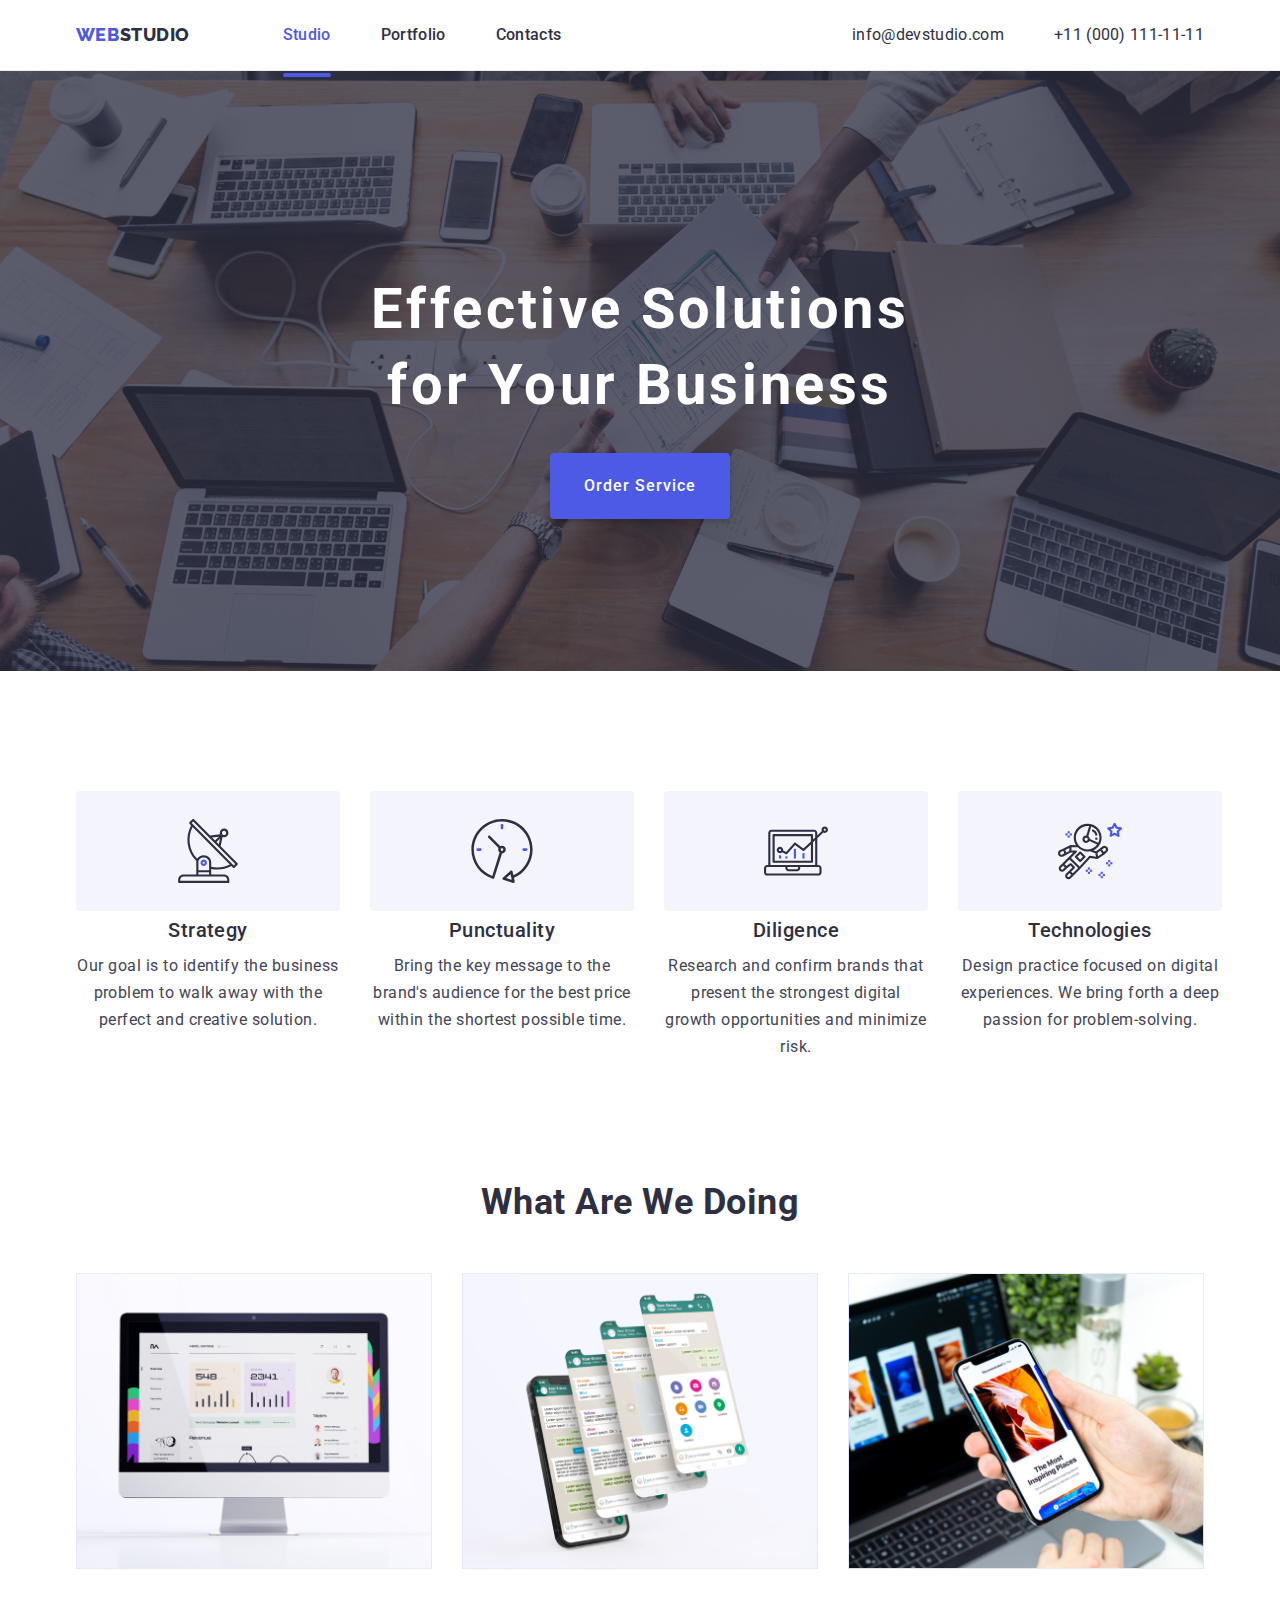
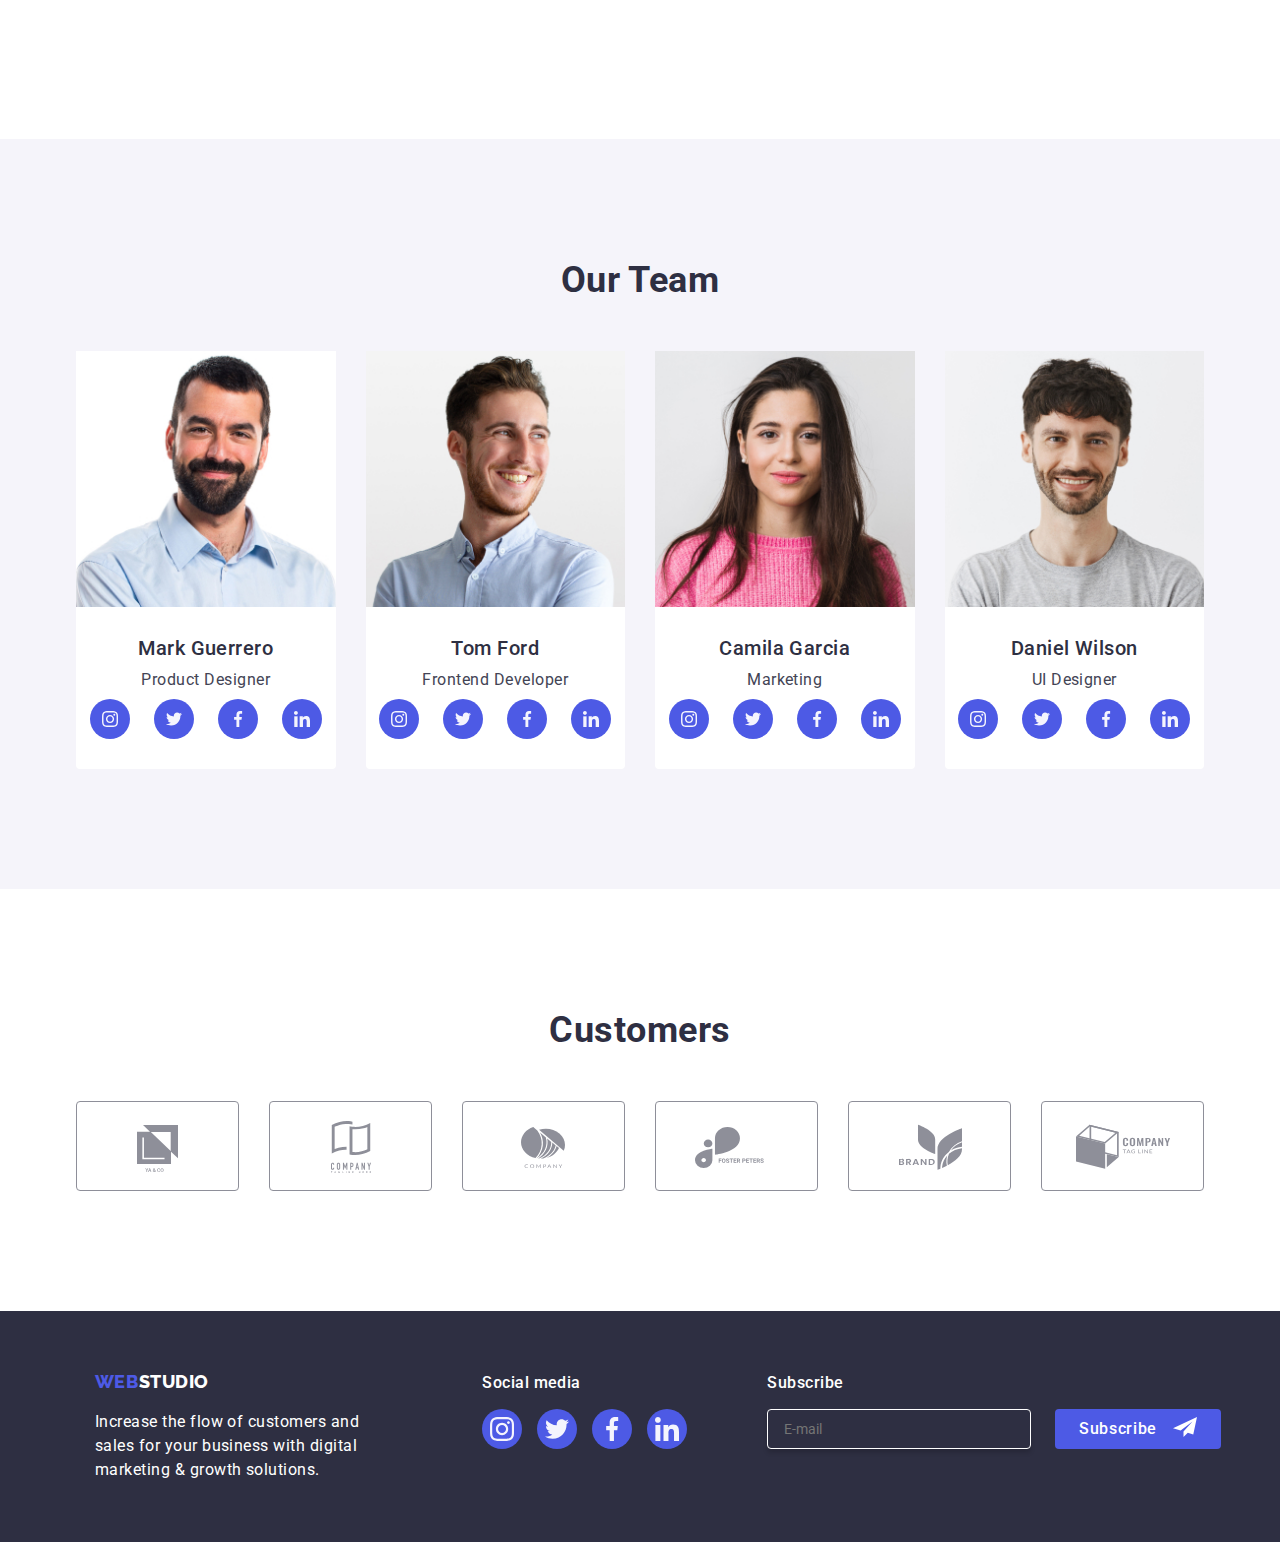
==== commit 48f858c9: "hw7" ====
--- a/index.html
+++ b/index.html
@@ -69,17 +69,6 @@
             <use href="./images/icons.svg#icon-hamburger-open"></use>
           </svg>
         </button>
-
-        <!-- Hamburger Menu Close Icon and Navigations-->
-        <div class="menu-container js-menu-container" id="mobile-menu">
-          
-          <!-- Hamburger Menu Close Icon-->
-          <button class="menu-toggle js-close-menu">
-            <svg width="32" height="32">
-              <use href="./images/icons.svg#icon-hamburger-close"></use>
-            </svg>
-          </button>
-        </div>
       </div>
     </header>
 
@@ -211,7 +200,7 @@
           <ul class="team list">
             <li class="item">
               <img
-              srcset="./images/Mark.jpg 1x, ../images/Mark@2x.jpg 2x "
+                srcset="./images/Mark.jpg 1x, ../images/Mark@2x.jpg 2x"
                 src="./images/Mark.jpg"
                 class="image"
                 alt="Mark Guerrero"
@@ -634,19 +623,25 @@
           </div>
 
           <div class="footer-container footer-form">
-              <form name="subscribe-form" autocomplete="on" method>
-                  <label class="footer-form-label">
-                      Subscribe
-                      <input type="email" name="email" placeholder="E-mail" class="footer-form-input" required>                      
-                  </label>     
-                  <button type="submit" class="footer-form-button">
-                    Subscribe
-                        <svg class="svg-subscribe">
-                            <use href="./images/icons.svg#icon-submit"></use>
-                        </svg>
-                  </button>
-              </form>
-          </div>  
+            <form name="subscribe-form" autocomplete="on" method>
+              <label class="footer-form-label">
+                Subscribe
+                <input
+                  type="email"
+                  name="email"
+                  placeholder="E-mail"
+                  class="footer-form-input"
+                  required
+                />
+              </label>
+              <button type="submit" class="footer-form-button">
+                Subscribe
+                <svg class="svg-subscribe">
+                  <use href="./images/icons.svg#icon-submit"></use>
+                </svg>
+              </button>
+            </form>
+          </div>
         </div>
       </div>
     </footer>
@@ -659,42 +654,45 @@
             <use href="./images/icons.svg#icon-close"></use>
           </svg>
         </button>
-        <p class="modal-title">Leave your contacts and we will call you back</p>        
+        <p class="modal-title">Leave your contacts and we will call you back</p>
         <form name="modal-form">
           <!-- Input type Name -->
           <label class="form-field">
             <span class="form-label">Name</span>
             <input class="form-input" type="text" name="user-name" required />
             <svg class="form-icon" width="18" height="18">
-              <use href="./images/icons.svg#icon-name">
-              </use>
+              <use href="./images/icons.svg#icon-name"></use>
             </svg>
           </label>
-        <!-- Input type Phone -->          
+          <!-- Input type Phone -->
           <label class="form-field">
             <span class="form-label">Phone</span>
             <input class="form-input" type="tel" name="user-phone" required />
             <svg class="form-icon" width="18" height="18">
-              <use href="./images/icons.svg#icon-phone">
-              </use>
+              <use href="./images/icons.svg#icon-phone"></use>
             </svg>
           </label>
-          <!-- Input type Email -->          
+          <!-- Input type Email -->
           <label class="form-field">
             <span class="form-label">Email</span>
             <input class="form-input" type="email" name="user-phone" required />
             <svg class="form-icon" width="18" height="18">
-              <use href="./images/icons.svg#icon-email">
-              </use>
+              <use href="./images/icons.svg#icon-email"></use>
             </svg>
           </label>
-          <!-- Textarea -->          
+          <!-- Textarea -->
           <label class="form-field">
             <span class="form-label">Comment</span>
-            <textarea class="form-textarea" name="user-feedback" placeholder="Text input" rows="8" required></textarea>
-          </label>         
-          <!-- Checkbox -->          
-          <label class="form-agreement">            
+            <textarea
+              class="form-textarea"
+              name="user-feedback"
+              placeholder="Text input"
+              rows="8"
+              required
+            ></textarea>
+          </label>
+          <!-- Checkbox -->
+          <label class="form-agreement">
             <input
               class="form-checkbox visually-hidden"
               type="checkbox"
@@ -705,17 +703,113 @@
               <use href="./images/icons.svg#icon-checkbox"></use>
             </svg>
             <span>
-              I accept the terms and conditions of the <a class="form-terms" href="">Privacy Policy</a>
+              I accept the terms and conditions of the
+              <a class="form-terms" href="">Privacy Policy</a>
             </span>
-          </label>                   
-          <!-- Button -->          
-          <div class="form-button-container">            
+          </label>
+          <!-- Button -->
+          <div class="form-button-container">
             <button type="submit" class="button button-center">Send</button>
-          </div>                   
-
-          </form>
+          </div>
         </form>
-
+      </div>
+    </div>
+
+    <!-- Hamburger Menu Close Icon and Navigations-->
+    <div class="menu-container js-menu-container" id="mobile-menu">
+      <div class="container-mobile">
+        <!-- Hamburger Menu Close Icon-->
+        <div>
+          <button class="menu-toggle js-close-menu">
+            <svg width="32" height="32">
+              <use href="./images/icons.svg#icon-hamburger-close"></use>
+            </svg>
+          </button>
+        </div>
+        <div class="mobile-menu-content">
+          <ul class="mobile-menu-list list">
+            <li>
+              <a href="./index.html" class="mobile-menu-list_item">Studio</a>
+            </li>
+            <li>
+              <a href="./portfolio.html" class="mobile-menu-list_item"
+                >Portfolio</a
+              >
+            </li>
+            <li>
+              <a href="" class="mobile-menu-list_item">Contacts</a>
+            </li>
+          </ul>
+
+          <div class="mobile-container-footer">
+            <ul class="mobile-contact-container list">
+              <li>
+                <a href="tel:+110001111111">+11 (000) 111-11-11 </a>
+              </li>
+              <li>
+                <a href="mailto:info@devstudio.com">info@devstudio.com</a>
+              </li>
+            </ul>
+            <ul class="mobile-social-container list">
+              <!-- Instagram -->
+              <li>
+                <a
+                  class="footer-social-link"
+                  href="https://instagram.com"
+                  target="_blank"
+                  rel="noopener noreferrer"
+                  aria-label="Link to Instagram"
+                >
+                  <svg class="icon" width="40" height="40">
+                    <use href="./images/icons.svg#icon-instagram"></use>
+                  </svg>
+                </a>
+              </li>
+              <!-- Twitter -->
+              <li>
+                <a
+                  class="footer-social-link"
+                  href="https://twitter.com"
+                  target="_blank"
+                  rel="noopener noreferrer"
+                  aria-label="Link to Twitter"
+                >
+                  <svg class="icon" width="40" height="40">
+                    <use href="./images/icons.svg#icon-twitter"></use>
+                  </svg>
+                </a>
+              </li>
+              <!-- Facebook -->
+              <li>
+                <a
+                  class="footer-social-link"
+                  href="https://facebook.com"
+                  target="_blank"
+                  rel="noopener noreferrer"
+                  aria-label="Link to Facebook"
+                >
+                  <svg class="icon" width="16" height="16">
+                    <use href="./images/icons.svg#icon-facebook"></use>
+                  </svg>
+                </a>
+              </li>
+              <!-- LinkedIN -->
+              <li>
+                <a
+                  class="footer-social-link"
+                  href="https://linkedin.com"
+                  target="_blank"
+                  rel="noopener noreferrer"
+                  aria-label="Link to LinkedIn"
+                >
+                  <svg class="icon" width="16" height="16">
+                    <use href="./images/icons.svg#icon-linkedin"></use>
+                  </svg>
+                </a>
+              </li>
+            </ul>
+          </div>
+        </div>
       </div>
     </div>
 
--- a/css/style.css
+++ b/css/style.css
@@ -116,6 +116,12 @@
   }
 }
 
+.menu {
+  display: flex;
+  align-items: center;
+  height: 70px;
+}
+
 /* header and navigation */
 /* Checked */
 .logo-link {
@@ -162,7 +168,6 @@
 /* Checked */
 .nav-menu {
   margin-left: 93px;
-
   transition: color 250ms cubic-bezier(0.4, 0, 0.2, 1);
 }
 
@@ -231,6 +236,11 @@
   @media screen and (min-width: 768px) {
     display: block;
     margin-left: auto;
+  }
+
+  @media screen and (min-width: 1158px) {
+    display: flex;
+    flex-wrap: wrap;
   }
 }
 
@@ -1134,7 +1144,7 @@
   border: none;
   border-radius: 50%;
   outline: none;
-  color: var(--primary-white-color);
+  color: var(--primary-black-color);
 
   @media screen and (min-width: 768px) {
     display: none;
